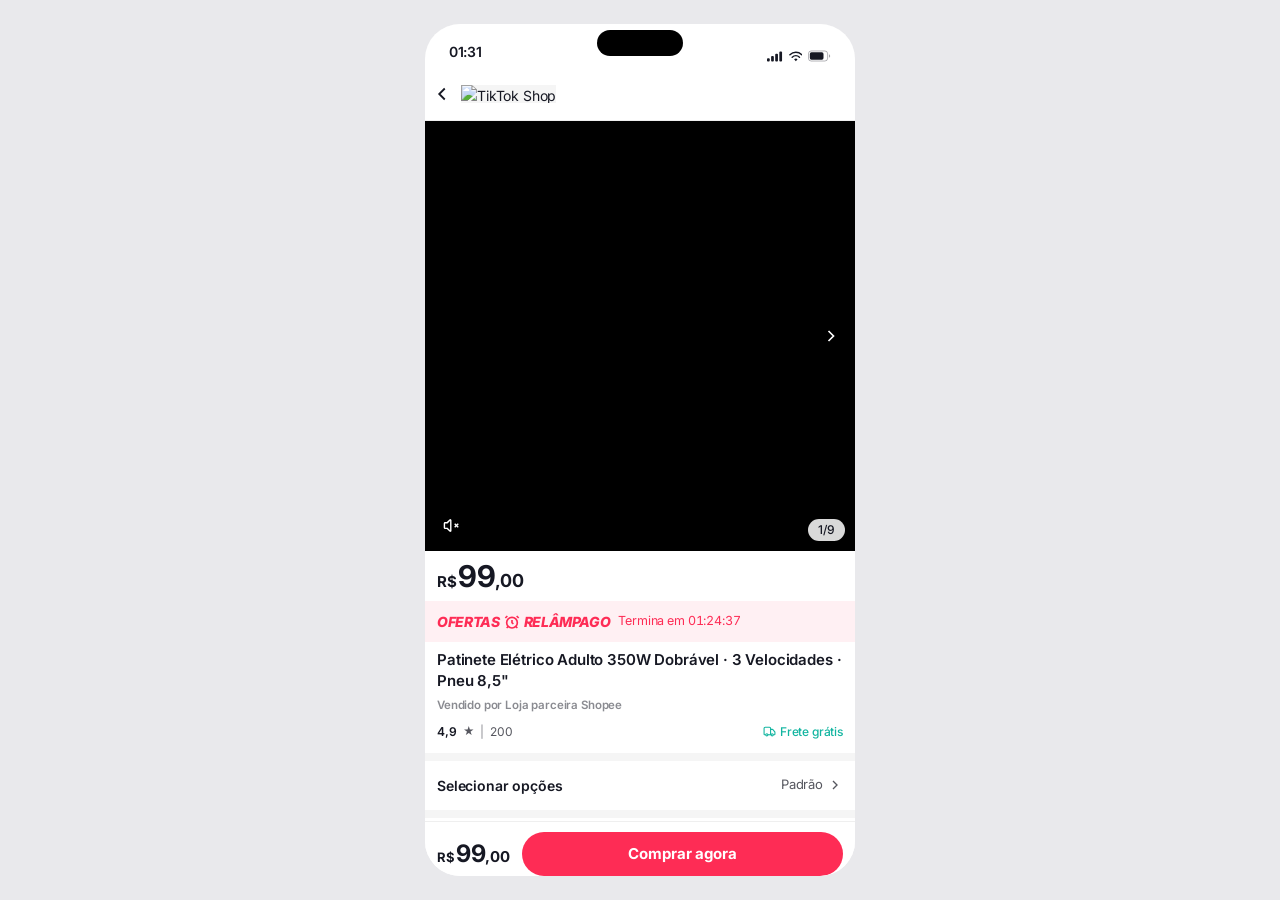
==== index.html @ 83845e24 "Add files via upload" ====
<!DOCTYPE html>
<html lang="pt-BR">
<head>
  <meta charset="UTF-8">
  <meta name="viewport" content="width=device-width, initial-scale=1.0, viewport-fit=cover">
  <meta name="theme-color" content="#ffffff">
  <title>TikTok Shop</title>

  <link rel="preconnect" href="https://fonts.googleapis.com">
  <link rel="preconnect" href="https://fonts.gstatic.com" crossorigin>
  <link href="https://fonts.googleapis.com/css2?family=Inter:opsz,wght@14..32,400..800&display=swap" rel="stylesheet">

  <!-- Tailwind CSS Base -->
  <style>
    @layer properties{@supports (((-webkit-hyphens:none)) and (not (margin-trim:inline))) or ((-moz-orient:inline) and (not (color:rgb(from red r g b)))){*,:before,:after,::backdrop{--tw-translate-x:0;--tw-translate-y:0;--tw-translate-z:0;--tw-rotate-x:initial;--tw-rotate-y:initial;--tw-rotate-z:initial;--tw-skew-x:initial;--tw-skew-y:initial;--tw-scroll-snap-strictness:proximity;--tw-space-y-reverse:0;--tw-divide-y-reverse:0;--tw-border-style:solid;--tw-gradient-position:initial;--tw-gradient-from:#0000;--tw-gradient-via:#0000;--tw-gradient-to:#0000;--tw-gradient-stops:initial;--tw-gradient-via-stops:initial;--tw-gradient-from-position:0%;--tw-gradient-via-position:50%;--tw-gradient-to-position:100%;--tw-leading:initial;--tw-font-weight:initial;--tw-tracking:initial;--tw-ordinal:initial;--tw-slashed-zero:initial;--tw-numeric-figure:initial;--tw-numeric-spacing:initial;--tw-numeric-fraction:initial;--tw-shadow:0 0 #0000;--tw-shadow-color:initial;--tw-shadow-alpha:100%;--tw-inset-shadow:0 0 #0000;--tw-inset-shadow-color:initial;--tw-inset-shadow-alpha:100%;--tw-ring-color:initial;--tw-ring-shadow:0 0 #0000;--tw-inset-ring-color:initial;--tw-inset-ring-shadow:0 0 #0000;--tw-ring-inset:initial;--tw-ring-offset-width:0px;--tw-ring-offset-color:#fff;--tw-ring-offset-shadow:0 0 #0000;--tw-outline-style:solid;--tw-blur:initial;--tw-brightness:initial;--tw-contrast:initial;--tw-grayscale:initial;--tw-hue-rotate:initial;--tw-invert:initial;--tw-opacity:initial;--tw-saturate:initial;--tw-sepia:initial;--tw-drop-shadow:initial;--tw-drop-shadow-color:initial;--tw-drop-shadow-alpha:100%;--tw-drop-shadow-size:initial}}}@layer theme{:root,:host{--font-sans:"Inter", -apple-system, BlinkMacSystemFont, "Segoe UI", Roboto, "Helvetica Neue", Arial, sans-serif;--font-mono:ui-monospace, SFMono-Regular, Menlo, Monaco, Consolas, "Liberation Mono", "Courier New", monospace;--color-black:#000;--color-white:#fff;--spacing:.25rem;--text-xs:.75rem;--text-xs--line-height:calc(1 / .75);--text-sm:.875rem;--text-sm--line-height:calc(1.25 / .875);--font-weight-normal:400;--font-weight-medium:500;--font-weight-semibold:600;--font-weight-bold:700;--font-weight-extrabold:800;--tracking-tight:-.025em;--tracking-wide:.025em;--leading-tight:1.25;--leading-snug:1.375;--leading-relaxed:1.625;--radius-sm:.25rem;--radius-md:.375rem;--radius-lg:.5rem;--radius-xl:.75rem;--radius-2xl:1rem;--default-transition-duration:.15s;--default-transition-timing-function:cubic-bezier(.4, 0, .2, 1);--default-font-family:var(--font-sans);--default-mono-font-family:var(--font-mono);--color-ink:#161823;--color-ink-soft:#56575f;--color-muted:#8a8b91;--color-faint:#b4b5ba;--color-line:#efefef;--color-canvas:#f5f5f5;--color-brand:#fe2c55;--color-brand-soft:#fff0f3;--color-brand-hot:#ff6b00;--color-cyan:#25f4ee;--color-shell:#e9e9ec;--color-teal:#12b5a0;--color-teal-deep:#0b7c6f;--color-gold:#ffbe00;--color-night:#121214;--color-night-soft:#1d1d20;--color-night-line:#2b2b2f;--color-night-muted:#a1a1a8;--color-night-warm:#1a1416;--color-control:#d5d5d8;--color-skeleton:#ececee;--color-brand-track:#ffe0e6;--color-pix:#32bcad;--color-relogio:#ffa726;--color-copiado:#00b159;--color-verde:#16a34a;--color-campo-ok:#eef4ff;--color-campo-ok-borda:#c7d7f5;--color-oferta-de:#9a9a9a;--color-selo:#007bff;--font-sistema:-apple-system, BlinkMacSystemFont, "Segoe UI", Roboto, Helvetica, Arial, sans-serif}}@layer base{*,:after,:before,::backdrop{box-sizing:border-box;border:0 solid;margin:0;padding:0}::file-selector-button{box-sizing:border-box;border:0 solid;margin:0;padding:0}html,:host{-webkit-text-size-adjust:100%;tab-size:4;line-height:1.5;font-family:var(--default-font-family,-apple-system, BlinkMacSystemFont, "Segoe UI", Roboto, "Helvetica Neue", "Noto Sans", Arial, sans-serif, "Apple Color Emoji", "Segoe UI Emoji", "Segoe UI Symbol", "Noto Color Emoji");font-feature-settings:var(--default-font-feature-settings,normal);font-variation-settings:var(--default-font-variation-settings,normal);-webkit-tap-highlight-color:transparent}hr{height:0;color:inherit;border-top-width:1px}abbr:where([title]){-webkit-text-decoration:underline dotted;text-decoration:underline dotted}h1,h2,h3,h4,h5,h6{font-size:inherit;font-weight:inherit}a{color:inherit;-webkit-text-decoration:inherit;text-decoration:inherit}b,strong{font-weight:bolder}code,kbd,samp,pre{font-family:var(--default-mono-font-family,ui-monospace, SFMono-Regular, Menlo, Monaco, Consolas, "Liberation Mono", "Courier New", monospace);font-size:1em}small{font-size:80%}sub,sup{vertical-align:baseline;font-size:75%;line-height:0;position:relative}sub{bottom:-.25em}sup{top:-.5em}table{text-indent:0;border-color:inherit;border-collapse:collapse}:-moz-focusring:where(:not(iframe)){outline:auto}progress{vertical-align:baseline}summary{display:list-item}ol,ul,menu{list-style:none}img,svg,video,canvas,audio,iframe,embed,object{vertical-align:middle;display:block}img,video{max-width:100%;height:auto}button,input,select,optgroup,textarea{font:inherit;font-feature-settings:inherit;font-variation-settings:inherit;letter-spacing:inherit;color:inherit;opacity:1;background-color:#0000;border-radius:0}::file-selector-button{font:inherit;font-feature-settings:inherit;font-variation-settings:inherit;letter-spacing:inherit;color:inherit;opacity:1;background-color:#0000;border-radius:0}:where(select:is([multiple],[size])) optgroup{font-weight:bolder}:where(select:is([multiple],[size])) optgroup option{padding-inline-start:20px}::file-selector-button{margin-inline-end:4px}::placeholder{opacity:1}@supports (not ((-webkit-appearance:-apple-pay-button))) or (contain-intrinsic-size:1px){::placeholder{color:currentcolor}@supports (color:color-mix(in lab, red, red)){::placeholder{color:color-mix(in oklab, currentcolor 50%, transparent)}}}textarea{resize:vertical}::-webkit-search-decoration{-webkit-appearance:none}::-webkit-date-and-time-value{min-height:1lh;text-align:inherit}::-webkit-datetime-edit{display:inline-flex}::-webkit-datetime-edit-fields-wrapper{padding:0}::-webkit-datetime-edit{padding-block:0}::-webkit-datetime-edit-year-field{padding-block:0}::-webkit-datetime-edit-month-field{padding-block:0}::-webkit-datetime-edit-day-field{padding-block:0}::-webkit-datetime-edit-hour-field{padding-block:0}::-webkit-datetime-edit-minute-field{padding-block:0}::-webkit-datetime-edit-second-field{padding-block:0}::-webkit-datetime-edit-millisecond-field{padding-block:0}::-webkit-datetime-edit-meridiem-field{padding-block:0}::-webkit-calendar-picker-indicator{line-height:1}:-moz-ui-invalid{box-shadow:none}button,input:where([type=button],[type=reset],[type=submit]){appearance:button}::file-selector-button{appearance:button}::-webkit-inner-spin-button{height:auto}::-webkit-outer-spin-button{height:auto}[hidden]:where(:not([hidden=until-found])){display:none!important}*{-webkit-tap-highlight-color:transparent}html{touch-action:manipulation}html,body,#root{height:100%}body{background:var(--color-shell);color:var(--color-ink);font-family:var(--font-sans);letter-spacing:-.011em;-webkit-font-smoothing:antialiased;overscroll-behavior-y:none;margin:0;font-size:14px}button{font:inherit;color:inherit;cursor:pointer;background:0 0;border:0;padding:0}input{font:inherit;color:inherit}img{background-color:var(--color-canvas);max-width:100%;display:block}}@layer components;@layer utilities{.pointer-events-none{pointer-events:none}.absolute{position:absolute}.relative{position:relative}.sticky{position:sticky}.inset-0{inset:0}.inset-x-0{inset-inline:0}.-top-4{top:calc(var(--spacing) * -4)}.top-0{top:0}.top-1\.5{top:calc(var(--spacing) * 1.5)}.top-1\/2{top:50%}.top-3{top:calc(var(--spacing) * 3)}.-right-3{right:calc(var(--spacing) * -3)}.right-0{right:0}.right-2{right:calc(var(--spacing) * 2)}.right-2\.5{right:calc(var(--spacing) * 2.5)}.right-3{right:calc(var(--spacing) * 3)}.right-4{right:calc(var(--spacing) * 4)}.bottom-0{bottom:0}.bottom-1\.5{bottom:calc(var(--spacing) * 1.5)}.bottom-2{bottom:calc(var(--spacing) * 2)}.bottom-2\.5{bottom:calc(var(--spacing) * 2.5)}.bottom-5{bottom:calc(var(--spacing) * 5)}.bottom-28{bottom:calc(var(--spacing) * 28)}.left-0{left:0}.left-1\.5{left:calc(var(--spacing) * 1.5)}.left-1\/2{left:50%}.left-2{left:calc(var(--spacing) * 2)}.left-2\.5{left:calc(var(--spacing) * 2.5)}.z-10{z-index:10}.z-20{z-index:20}.z-30{z-index:30}.z-40{z-index:40}.z-50{z-index:50}.z-\[60\]{z-index:60}.-mx-3{margin-inline:calc(var(--spacing) * -3)}.mx-auto{margin-inline:auto}.my-3\.5{margin-block:calc(var(--spacing) * 3.5)}.-mt-1\.5{margin-top:calc(var(--spacing) * -1.5)}.-mt-2{margin-top:calc(var(--spacing) * -2)}.mt-0\.5{margin-top:calc(var(--spacing) * .5)}.mt-1{margin-top:var(--spacing)}.mt-1\.5{margin-top:calc(var(--spacing) * 1.5)}.mt-2{margin-top:calc(var(--spacing) * 2)}.mt-2\.5{margin-top:calc(var(--spacing) * 2.5)}.mt-3{margin-top:calc(var(--spacing) * 3)}.mt-4{margin-top:calc(var(--spacing) * 4)}.mt-5{margin-top:calc(var(--spacing) * 5)}.mt-6{margin-top:calc(var(--spacing) * 6)}.mt-\[3px\]{margin-top:3px}.mt-\[5px\]{margin-top:5px}.mt-\[11px\]{margin-top:11px}.mt-px{margin-top:1px}.mr-6{margin-right:calc(var(--spacing) * 6)}.mr-px{margin-right:1px}.mb-0\.5{margin-bottom:calc(var(--spacing) * .5)}.mb-2{margin-bottom:calc(var(--spacing) * 2)}.mb-3{margin-bottom:calc(var(--spacing) * 3)}.mb-3\.5{margin-bottom:calc(var(--spacing) * 3.5)}.mb-4{margin-bottom:calc(var(--spacing) * 4)}.mb-\[3px\]{margin-bottom:3px}.mb-\[5px\]{margin-bottom:5px}.mb-\[11px\]{margin-bottom:11px}.mb-\[18px\]{margin-bottom:18px}.mb-\[22px\]{margin-bottom:22px}.-ml-1{margin-left:calc(var(--spacing) * -1)}.ml-1{margin-left:var(--spacing)}.ml-auto{margin-left:auto}.no-scrollbar{scrollbar-width:none}.no-scrollbar::-webkit-scrollbar{display:none}.line-clamp-1{-webkit-line-clamp:1;-webkit-box-orient:vertical;display:-webkit-box;overflow:hidden}.line-clamp-2{-webkit-line-clamp:2;-webkit-box-orient:vertical;display:-webkit-box;overflow:hidden}.line-clamp-3{-webkit-line-clamp:3;-webkit-box-orient:vertical;display:-webkit-box;overflow:hidden}.block{display:block}.flex{display:flex}.grid{display:grid}.hidden{display:none}.inline{display:inline}.inline-block{display:inline-block}.inline-flex{display:inline-flex}.aspect-square{aspect-ratio:1}.size-2\.5{width:calc(var(--spacing) * 2.5);height:calc(var(--spacing) * 2.5)}.size-3{width:calc(var(--spacing) * 3);height:calc(var(--spacing) * 3)}.size-3\.5{width:calc(var(--spacing) * 3.5);height:calc(var(--spacing) * 3.5)}.size-5{width:calc(var(--spacing) * 5);height:calc(var(--spacing) * 5)}.size-6{width:calc(var(--spacing) * 6);height:calc(var(--spacing) * 6)}.size-7{width:calc(var(--spacing) * 7);height:calc(var(--spacing) * 7)}.size-8{width:calc(var(--spacing) * 8);height:calc(var(--spacing) * 8)}.size-9{width:calc(var(--spacing) * 9);height:calc(var(--spacing) * 9)}.size-12{width:calc(var(--spacing) * 12);height:calc(var(--spacing) * 12)}.size-16{width:calc(var(--spacing) * 16);height:calc(var(--spacing) * 16)}.size-\[64px\]{width:64px;height:64px}.size-\[72px\]{width:72px;height:72px}.size-\[86px\]{width:86px;height:86px}.size-\[92px\]{width:92px;height:92px}.size-full{width:100%;height:100%}.h-tela{height:100dvh}@supports not (height:100dvh){.h-tela{height:100vh}}.h-1{height:var(--spacing)}.h-2{height:calc(var(--spacing) * 2)}.h-3{height:calc(var(--spacing) * 3)}.h-4{height:calc(var(--spacing) * 4)}.h-6{height:calc(var(--spacing) * 6)}.h-8{height:calc(var(--spacing) * 8)}.h-10{height:calc(var(--spacing) * 10)}.h-11{height:calc(var(--spacing) * 11)}.h-\[18px\]{height:18px}.h-\[26px\]{height:26px}.h-\[30px\]{height:30px}.h-\[44px\]{height:44px}.h-\[52px\]{height:52px}.h-\[124px\]{height:124px}.h-auto{height:auto}.h-full{height:100%}.h-px{height:1px}.max-h-full{max-height:100%}.min-h-0{min-height:0}.min-h-3\.5{min-height:calc(var(--spacing) * 3.5)}.min-h-full{min-height:100%}.w-1{width:var(--spacing)}.w-1\/3{width:33.3333%}.w-2\/5{width:40%}.w-3\.5{width:calc(var(--spacing) * 3.5)}.w-3\/5{width:60%}.w-4\/5{width:80%}.w-7{width:calc(var(--spacing) * 7)}.w-9{width:calc(var(--spacing) * 9)}.w-14{width:calc(var(--spacing) * 14)}.w-16{width:calc(var(--spacing) * 16)}.w-28{width:calc(var(--spacing) * 28)}.w-\[18px\]{width:18px}.w-\[30px\]{width:30px}.w-\[44\%\]{width:44%}.w-\[64\%\]{width:64%}.w-\[76px\]{width:76px}.w-\[84px\]{width:84px}.w-\[86px\]{width:86px}.w-\[104px\]{width:104px}.w-\[106px\]{width:106px}.w-\[112px\]{width:112px}.w-\[148px\]{width:148px}.w-auto{width:auto}.w-full{width:100%}.max-w-\[80\%\]{max-width:80%}.max-w-\[430px\]{max-width:430px}.min-w-0{min-width:0}.min-w-9{min-width:calc(var(--spacing) * 9)}.min-w-11{min-width:calc(var(--spacing) * 11)}.min-w-\[120px\]{min-width:120px}.flex-1{flex:1}.shrink-0{flex-shrink:0}.table-fixed{table-layout:fixed}.border-collapse{border-collapse:collapse}.-translate-x-1\/2{--tw-translate-x:calc(calc(1 / 2 * 100%) * -1);translate:var(--tw-translate-x) var(--tw-translate-y)}.-translate-x-full{--tw-translate-x:-100%;translate:var(--tw-translate-x) var(--tw-translate-y)}.-translate-y-1\/2{--tw-translate-y:calc(calc(1 / 2 * 100%) * -1);translate:var(--tw-translate-x) var(--tw-translate-y)}.rotate-180{rotate:180deg}.press{transition:transform .12s ease-out,opacity .12s ease-out}.press:active{opacity:.9;transform:scale(.97)}.press-soft{transition:transform .12s ease-out,opacity .12s ease-out}.press-soft:active{opacity:.94;transform:scale(.99)}.transform{transform:var(--tw-rotate-x,) var(--tw-rotate-y,) var(--tw-rotate-z,) var(--tw-skew-x,) var(--tw-skew-y,)}.animate-fade-in{animation:.2s ease-out fade-in}.animate-giro{animation:.9s linear infinite giro}.animate-sheet-in{animation:.26s cubic-bezier(.32,.72,0,1) sheet-in}.animate-shimmer{animation:1.4s infinite shimmer}.animate-toast-in{animation:.2s cubic-bezier(.32,.72,0,1) toast-in}.cursor-grab{cursor:grab}.touch-none{touch-action:none}.resize{resize:both}.snap-x{scroll-snap-type:x var(--tw-scroll-snap-strictness)}.snap-mandatory{--tw-scroll-snap-strictness:mandatory}.snap-center{scroll-snap-align:center}.grid-cols-2{grid-template-columns:repeat(2,minmax(0,1fr))}.flex-col{flex-direction:column}.flex-wrap{flex-wrap:wrap}.place-items-center{place-items:center}.items-baseline{align-items:baseline}.items-center{align-items:center}.items-end{align-items:flex-end}.items-start{align-items:flex-start}.items-stretch{align-items:stretch}.justify-between{justify-content:space-between}.justify-center{justify-content:center}.justify-end{justify-content:flex-end}.gap-0\.5{gap:calc(var(--spacing) * .5)}.gap-1{gap:var(--spacing)}.gap-1\.5{gap:calc(var(--spacing) * 1.5)}.gap-2{gap:calc(var(--spacing) * 2)}.gap-2\.5{gap:calc(var(--spacing) * 2.5)}.gap-3{gap:calc(var(--spacing) * 3)}.gap-3\.5{gap:calc(var(--spacing) * 3.5)}.gap-\[7px\]{gap:7px}.gap-\[13px\]{gap:13px}.gap-px{gap:1px}:where(.space-y-0\.5>:not(:last-child)){--tw-space-y-reverse:0;margin-block-start:calc(calc(var(--spacing) * .5) * var(--tw-space-y-reverse));margin-block-end:calc(calc(var(--spacing) * .5) * calc(1 - var(--tw-space-y-reverse)))}:where(.space-y-1\.5>:not(:last-child)){--tw-space-y-reverse:0;margin-block-start:calc(calc(var(--spacing) * 1.5) * var(--tw-space-y-reverse));margin-block-end:calc(calc(var(--spacing) * 1.5) * calc(1 - var(--tw-space-y-reverse)))}:where(.space-y-2>:not(:last-child)){--tw-space-y-reverse:0;margin-block-start:calc(calc(var(--spacing) * 2) * var(--tw-space-y-reverse));margin-block-end:calc(calc(var(--spacing) * 2) * calc(1 - var(--tw-space-y-reverse)))}:where(.space-y-2\.5>:not(:last-child)){--tw-space-y-reverse:0;margin-block-start:calc(calc(var(--spacing) * 2.5) * var(--tw-space-y-reverse));margin-block-end:calc(calc(var(--spacing) * 2.5) * calc(1 - var(--tw-space-y-reverse)))}:where(.space-y-3>:not(:last-child)){--tw-space-y-reverse:0;margin-block-start:calc(calc(var(--spacing) * 3) * var(--tw-space-y-reverse));margin-block-end:calc(calc(var(--spacing) * 3) * calc(1 - var(--tw-space-y-reverse)))}.gap-x-2{column-gap:calc(var(--spacing) * 2)}.gap-x-2\.5{column-gap:calc(var(--spacing) * 2.5)}.gap-y-4{row-gap:calc(var(--spacing) * 4)}:where(.divide-y>:not(:last-child)){--tw-divide-y-reverse:0;border-bottom-style:var(--tw-border-style);border-top-style:var(--tw-border-style);border-top-width:calc(1px * var(--tw-divide-y-reverse));border-bottom-width:calc(1px * calc(1 - var(--tw-divide-y-reverse)))}:where(.divide-line>:not(:last-child)){border-color:var(--color-line)}.truncate{text-overflow:ellipsis;white-space:nowrap;overflow:hidden}.overflow-hidden{overflow:hidden}.overflow-x-auto{overflow-x:auto}.overflow-x-hidden{overflow-x:hidden}.overflow-y-auto{overflow-y:auto}.overscroll-contain{overscroll-behavior:contain}.rounded{border-radius:.25rem}.rounded-\[3px\]{border-radius:3px}.rounded-\[5px\]{border-radius:5px}.rounded-\[10px\]{border-radius:10px}.rounded-\[14px\]{border-radius:14px}.rounded-full{border-radius:2147483647px}.rounded-lg{border-radius:var(--radius-lg)}.rounded-md{border-radius:var(--radius-md)}.rounded-sm{border-radius:var(--radius-sm)}.rounded-xl{border-radius:var(--radius-xl)}.rounded-t-2xl{border-top-left-radius:var(--radius-2xl);border-top-right-radius:var(--radius-2xl)}.rounded-br-lg{border-bottom-right-radius:var(--radius-lg)}.border{border-style:var(--tw-border-style);border-width:1px}.border-2{border-style:var(--tw-border-style);border-width:2px}.border-y{border-block-style:var(--tw-border-style);border-block-width:1px}.border-t{border-top-style:var(--tw-border-style);border-top-width:1px}.border-b{border-bottom-style:var(--tw-border-style);border-bottom-width:1px}.border-dashed{--tw-border-style:dashed;border-style:dashed}.border-brand{border-color:var(--color-brand)}.border-campo-ok-borda{border-color:var(--color-campo-ok-borda)}.border-control{border-color:var(--color-control)}.border-ink{border-color:var(--color-ink)}.border-line{border-color:var(--color-line)}.border-night-line{border-color:var(--color-night-line)}.bg-black{background-color:var(--color-black)}.bg-black\/5{background-color:#0000000d}@supports (color:color-mix(in lab, red, red)){.bg-black\/5{background-color:color-mix(in oklab, var(--color-black) 5%, transparent)}}.bg-black\/20{background-color:#0003}@supports (color:color-mix(in lab, red, red)){.bg-black\/20{background-color:color-mix(in oklab, var(--color-black) 20%, transparent)}}.bg-black\/40{background-color:#0006}@supports (color:color-mix(in lab, red, red)){.bg-black\/40{background-color:color-mix(in oklab, var(--color-black) 40%, transparent)}}.bg-black\/45{background-color:#00000073}@supports (color:color-mix(in lab, red, red)){.bg-black\/45{background-color:color-mix(in oklab, var(--color-black) 45%, transparent)}}.bg-black\/50{background-color:#00000080}@supports (color:color-mix(in lab, red, red)){.bg-black\/50{background-color:color-mix(in oklab, var(--color-black) 50%, transparent)}}.bg-black\/55{background-color:#0000008c}@supports (color:color-mix(in lab, red, red)){.bg-black\/55{background-color:color-mix(in oklab, var(--color-black) 55%, transparent)}}.bg-black\/80{background-color:#000c}@supports (color:color-mix(in lab, red, red)){.bg-black\/80{background-color:color-mix(in oklab, var(--color-black) 80%, transparent)}}.bg-brand{background-color:var(--color-brand)}.bg-brand-soft{background-color:var(--color-brand-soft)}.bg-brand-track{background-color:var(--color-brand-track)}.bg-campo-ok{background-color:var(--color-campo-ok)}.bg-canvas{background-color:var(--color-canvas)}.bg-copiado{background-color:var(--color-copiado)}.bg-cyan{background-color:var(--color-cyan)}.bg-ink{background-color:var(--color-ink)}.bg-ink\/90{background-color:#161823e6}@supports (color:color-mix(in lab, red, red)){.bg-ink\/90{background-color:color-mix(in oklab, var(--color-ink) 90%, transparent)}}.bg-line{background-color:var(--color-line)}.bg-night{background-color:var(--color-night)}.bg-night-soft{background-color:var(--color-night-soft)}.bg-night-warm{background-color:var(--color-night-warm)}.bg-relogio{background-color:var(--color-relogio)}.bg-shell{background-color:var(--color-shell)}.bg-skeleton{background-color:var(--color-skeleton)}.bg-teal{background-color:var(--color-teal)}.bg-teal-deep\/90{background-color:#0b7c6fe6}@supports (color:color-mix(in lab, red, red)){.bg-teal-deep\/90{background-color:color-mix(in oklab, var(--color-teal-deep) 90%, transparent)}}.bg-transparent{background-color:#0000}.bg-white{background-color:var(--color-white)}.bg-white\/15{background-color:#ffffff26}@supports (color:color-mix(in lab, red, red)){.bg-white\/15{background-color:color-mix(in oklab, var(--color-white) 15%, transparent)}}.bg-white\/50{background-color:#ffffff80}@supports (color:color-mix(in lab, red, red)){.bg-white\/50{background-color:color-mix(in oklab, var(--color-white) 50%, transparent)}}.bg-white\/85{background-color:#ffffffd9}@supports (color:color-mix(in lab, red, red)){.bg-white\/85{background-color:color-mix(in oklab, var(--color-white) 85%, transparent)}}.bg-white\/90{background-color:#ffffffe6}@supports (color:color-mix(in lab, red, red)){.bg-white\/90{background-color:color-mix(in oklab, var(--color-white) 90%, transparent)}}.bg-gradient-to-r{--tw-gradient-position:to right in oklab;background-image:linear-gradient(var(--tw-gradient-stops))}.bg-gradient-to-t{--tw-gradient-position:to top in oklab;background-image:linear-gradient(var(--tw-gradient-stops))}.from-black\/70{--tw-gradient-from:#000000b3}@supports (color:color-mix(in lab, red, red)){.from-black\/70{--tw-gradient-from:color-mix(in oklab, var(--color-black) 70%, transparent)}}.from-black\/70{--tw-gradient-stops:var(--tw-gradient-via-stops,var(--tw-gradient-position), var(--tw-gradient-from) var(--tw-gradient-from-position), var(--tw-gradient-to) var(--tw-gradient-to-position))}.from-brand-hot{--tw-gradient-from:var(--color-brand-hot);--tw-gradient-stops:var(--tw-gradient-via-stops,var(--tw-gradient-position), var(--tw-gradient-from) var(--tw-gradient-from-position), var(--tw-gradient-to) var(--tw-gradient-to-position))}.from-night-warm{--tw-gradient-from:var(--color-night-warm);--tw-gradient-stops:var(--tw-gradient-via-stops,var(--tw-gradient-position), var(--tw-gradient-from) var(--tw-gradient-from-position), var(--tw-gradient-to) var(--tw-gradient-to-position))}.from-transparent{--tw-gradient-from:transparent;--tw-gradient-stops:var(--tw-gradient-via-stops,var(--tw-gradient-position), var(--tw-gradient-from) var(--tw-gradient-from-position), var(--tw-gradient-to) var(--tw-gradient-to-position))}.via-night-warm\/95{--tw-gradient-via:#1a1416f2}@supports (color:color-mix(in lab, red, red)){.via-night-warm\/95{background-color:color-mix(in oklab, var(--color-night-warm) 95%, transparent)}}.via-night-warm\/95{--tw-gradient-via-stops:var(--tw-gradient-position), var(--tw-gradient-from) var(--tw-gradient-from-position), var(--tw-gradient-via) var(--tw-gradient-via-position), var(--tw-gradient-to) var(--tw-gradient-to-position);--tw-gradient-stops:var(--tw-gradient-via-stops)}.via-white\/10{--tw-gradient-via:#ffffff1a}@supports (color:color-mix(in lab, red, red)){.via-white\/10{background-color:color-mix(in oklab, var(--color-white) 10%, transparent)}}.via-white\/10{--tw-gradient-via-stops:var(--tw-gradient-position), var(--tw-gradient-from) var(--tw-gradient-from-position), var(--tw-gradient-via) var(--tw-gradient-via-position), var(--tw-gradient-to) var(--tw-gradient-to-position);--tw-gradient-stops:var(--tw-gradient-via-stops)}.via-white\/70{--tw-gradient-via:#ffffffb3}@supports (color:color-mix(in lab, red, red)){.bg-white\/70{background-color:color-mix(in oklab, var(--color-white) 70%, transparent)}}.via-white\/70{--tw-gradient-via-stops:var(--tw-gradient-position), var(--tw-gradient-from) var(--tw-gradient-from-position), var(--tw-gradient-via) var(--tw-gradient-via-position), var(--tw-gradient-to) var(--tw-gradient-to-position);--tw-gradient-stops:var(--tw-gradient-via-stops)}.to-brand{--tw-gradient-to:var(--color-brand);--tw-gradient-stops:var(--tw-gradient-via-stops,var(--tw-gradient-position), var(--tw-gradient-from) var(--tw-gradient-from-position), var(--tw-gradient-to) var(--tw-gradient-to-position))}.to-transparent{--tw-gradient-to:transparent;--tw-gradient-stops:var(--tw-gradient-via-stops,var(--tw-gradient-position), var(--tw-gradient-from) var(--tw-gradient-from-position), var(--tw-gradient-to) var(--tw-gradient-to-position))}.fill-brand{fill:var(--color-brand)}.fill-pix{fill:var(--color-pix)}.fill-selo{fill:var(--color-selo)}.object-contain{object-fit:contain}.object-cover{object-fit:cover}.p-2\.5{padding:calc(var(--spacing) * 2.5)}.p-3\.5{padding:calc(var(--spacing) * 3.5)}.p-4{padding:calc(var(--spacing) * 4)}.p-\[15px\]{padding:15px}.px-1{padding-inline:var(--spacing)}.px-1\.5{padding-inline:calc(var(--spacing) * 1.5)}.px-2{padding-inline:calc(var(--spacing) * 2)}.px-2\.5{padding-inline:calc(var(--spacing) * 2.5)}.px-3{padding-inline:calc(var(--spacing) * 3)}.px-3\.5{padding-inline:calc(var(--spacing) * 3.5)}.px-4{padding-inline:calc(var(--spacing) * 4)}.px-6{padding-inline:calc(var(--spacing) * 6)}.px-8{padding-inline:calc(var(--spacing) * 8)}.px-\[26px\]{padding-inline:26px}.py-0\.5{padding-block:calc(var(--spacing) * .5)}.py-1{padding-block:var(--spacing)}.py-1\.5{padding-block:calc(var(--spacing) * 1.5)}.py-2{padding-block:calc(var(--spacing) * 2)}.py-2\.5{padding-block:calc(var(--spacing) * 2.5)}.py-3{padding-block:calc(var(--spacing) * 3)}.py-3\.5{padding-block:calc(var(--spacing) * 3.5)}.py-4{padding-block:calc(var(--spacing) * 4)}.py-8{padding-block:calc(var(--spacing) * 8)}.py-\[3px\]{padding-block:3px}.py-\[13px\]{padding-block:13px}.py-\[18px\]{padding-block:18px}.py-\[22px\]{padding-block:22px}.py-px{padding-block:1px}.pt-1{padding-top:var(--spacing)}.pt-1\.5{padding-top:calc(var(--spacing) * 1.5)}.pt-2{padding-top:calc(var(--spacing) * 2)}.pt-2\.5{padding-top:calc(var(--spacing) * 2.5)}.pt-3{padding-top:calc(var(--spacing) * 3)}.pt-3\.5{padding-top:calc(var(--spacing) * 3.5)}.pt-4{padding-top:calc(var(--spacing) * 4)}.pt-5{padding-top:calc(var(--spacing) * 5)}.pt-12{padding-top:calc(var(--spacing) * 12)}.pr-9{padding-right:calc(var(--spacing) * 9)}.pb-1{padding-bottom:var(--spacing)}.pb-1\.5{padding-bottom:calc(var(--spacing) * 1.5)}.pb-2\.5{padding-bottom:calc(var(--spacing) * 2.5)}.pb-3{padding-bottom:calc(var(--spacing) * 3)}.pb-4{padding-bottom:calc(var(--spacing) * 4)}.pb-6{padding-bottom:calc(var(--spacing) * 6)}.pb-\[18px\]{padding-bottom:18px}.pb-\[26px\]{padding-bottom:26px}.pb-safe{padding-bottom:env(safe-area-inset-bottom,0px)}.text-center{text-align:center}.text-left{text-align:left}.text-right{text-align:right}.align-middle{vertical-align:middle}.font-sistema{font-family:var(--font-sistema)}.text-sm{font-size:var(--text-sm);line-height:var(--tw-leading,var(--text-sm--line-height))}.text-xs{font-size:var(--text-xs);line-height:var(--tw-leading,var(--text-xs--line-height))}.text-\[9\.5px\]{font-size:9.5px}.text-\[9px\]{font-size:9px}.text-\[10\.5px\]{font-size:10.5px}.text-\[10px\]{font-size:10px}.text-\[11\.5px\]{font-size:11.5px}.text-\[11px\]{font-size:11px}.text-\[12\.5px\]{font-size:12.5px}.text-\[12px\]{font-size:12px}.text-\[13\.5px\]{font-size:13.5px}.text-\[13px\]{font-size:13px}.text-\[14\.5px\]{font-size:14.5px}.text-\[14px\]{font-size:14px}.text-\[15px\]{font-size:15px}.text-\[16px\]{font-size:16px}.text-\[17px\]{font-size:17px}.text-\[18px\]{font-size:18px}.text-\[19px\]{font-size:19px}.text-\[20px\]{font-size:20px}.text-\[21px\]{font-size:21px}.text-\[24px\]{font-size:24px}.text-\[30px\]{font-size:30px}.text-\[52px\]{font-size:52px}.leading-\[1\.35\]{--tw-leading:1.35;line-height:1.35}.leading-none{--tw-leading:1;line-height:1}.leading-relaxed{--tw-leading:var(--leading-relaxed);line-height:var(--leading-relaxed)}.leading-snug{--tw-leading:var(--leading-snug);line-height:var(--leading-snug)}.leading-tight{--tw-leading:var(--leading-tight);line-height:var(--leading-tight)}.font-bold{--tw-font-weight:var(--font-weight-bold);font-weight:var(--font-weight-bold)}.font-extrabold{--tw-font-weight:var(--font-weight-extrabold);font-weight:var(--font-weight-extrabold)}.font-medium{--tw-font-weight:var(--font-weight-medium);font-weight:var(--font-weight-medium)}.font-normal{--tw-font-weight:var(--font-weight-normal);font-weight:var(--font-weight-normal)}.font-semibold{--tw-font-weight:var(--font-weight-semibold);font-weight:var(--font-weight-semibold)}.tracking-tight{--tw-tracking:var(--tracking-tight);letter-spacing:var(--tracking-tight)}.tracking-wide{--tw-tracking:var(--tracking-wide);letter-spacing:var(--tracking-wide)}.text-wrap{text-wrap:wrap}.whitespace-nowrap{white-space:nowrap}.whitespace-pre-line{white-space:pre-line}.text-brand{color:var(--color-brand)}.text-faint{color:var(--color-faint)}.text-gold{color:var(--color-gold)}.text-ink{color:var(--color-ink)}.text-ink-soft{color:var(--color-ink-soft)}.text-line{color:var(--color-line)}.text-muted{color:var(--color-muted)}.text-night{color:var(--color-night)}.text-night-muted{color:var(--color-night-muted)}.text-oferta-de{color:var(--color-oferta-de)}.text-teal{color:var(--color-teal)}.text-verde{color:var(--color-verde)}.text-white{color:var(--color-white)}.text-white\/50{color:#ffffff80}@supports (color:color-mix(in lab, red, red)){.text-white\/50{color:color-mix(in oklab, var(--color-white) 50%, transparent)}}.text-white\/80{color:#fffc}@supports (color:color-mix(in lab, red, red)){.text-white\/80{color:color-mix(in oklab, var(--color-white) 80%, transparent)}}.text-white\/85{color:#ffffffd9}@supports (color:color-mix(in lab, red, red)){.text-white\/85{color:color-mix(in oklab, var(--color-white) 85%, transparent)}}.italic{font-style:italic}.tabular-nums{--tw-numeric-spacing:tabular-nums;font-variant-numeric:var(--tw-ordinal,) var(--tw-slashed-zero,) var(--tw-numeric-figure,) var(--tw-numeric-spacing,) var(--tw-numeric-fraction,)}.line-through{text-decoration-line:line-through}.accent-brand{accent-color:var(--color-brand)}.opacity-\[0\.14\]{opacity:.14}.shadow-\[0_-2px_12px_rgba\(0\,0\,0\,0\.08\)\]{--tw-shadow:0 -2px 12px var(--tw-shadow-color,#00000014);box-shadow:var(--tw-inset-shadow), var(--tw-inset-ring-shadow), var(--tw-ring-offset-shadow), var(--tw-ring-shadow), var(--tw-shadow)}.shadow-\[0_1px_5px_rgba\(0\,0\,0\,0\.06\)\]{--tw-shadow:0 1px 5px var(--tw-shadow-color,#0000000f);box-shadow:var(--tw-inset-shadow), var(--tw-inset-ring-shadow), var(--tw-ring-offset-shadow), var(--tw-ring-shadow), var(--tw-shadow)}.shadow-\[0_4px_14px_rgba\(254\,44\,85\,0\.35\)\]{--tw-shadow:0 4px 14px var(--tw-shadow-color,#fe2c5559);box-shadow:var(--tw-inset-shadow), var(--tw-inset-ring-shadow), var(--tw-ring-offset-shadow), var(--tw-ring-shadow), var(--tw-shadow)}.shadow-\[0_4px_16px_rgba\(0\,0\,0\,0\.05\)\]{--tw-shadow:0 4px 16px var(--tw-shadow-color,#0000000d);box-shadow:var(--tw-inset-shadow), var(--tw-inset-ring-shadow), var(--tw-ring-offset-shadow), var(--tw-ring-shadow), var(--tw-shadow)}.shadow-lg{--tw-shadow:0 10px 15px -3px var(--tw-shadow-color,#0000001a), 0 4px 6px -4px var(--tw-shadow-color,#0000001a);box-shadow:var(--tw-inset-shadow), var(--tw-inset-ring-shadow), var(--tw-ring-offset-shadow), var(--tw-ring-shadow), var(--tw-shadow)}.shadow-sm{--tw-shadow:0 1px 3px 0 var(--tw-shadow-color,#0000001a), 0 1px 2px -1px var(--tw-shadow-color,#0000001a);box-shadow:var(--tw-inset-shadow), var(--tw-inset-ring-shadow), var(--tw-ring-offset-shadow), var(--tw-ring-shadow), var(--tw-shadow)}.ring-1{--tw-ring-shadow:var(--tw-ring-inset,) 0 0 0 calc(1px + var(--tw-ring-offset-width)) var(--tw-ring-color,currentcolor);box-shadow:var(--tw-inset-shadow), var(--tw-inset-ring-shadow), var(--tw-ring-offset-shadow), var(--tw-ring-shadow), var(--tw-shadow)}.ring-black\/10{--tw-ring-color:#0000001a}@supports (color:color-mix(in lab, red, red)){.ring-black\/10{--tw-ring-color:color-mix(in oklab, var(--color-black) 10%, transparent)}}.outline{outline-style:var(--tw-outline-style);outline-width:1px}.filter{filter:var(--tw-blur,) var(--tw-brightness,) var(--tw-contrast,) var(--tw-grayscale,) var(--tw-hue-rotate,) var(--tw-invert,) var(--tw-saturate,) var(--tw-sepia,) var(--tw-drop-shadow,)}.transition{transition-property:color,background-color,border-color,outline-color,text-decoration-color,fill,stroke,--tw-gradient-from,--tw-gradient-via,--tw-gradient-to,opacity,box-shadow,transform,translate,scale,rotate,filter,-webkit-backdrop-filter,backdrop-filter,display,content-visibility,overlay,pointer-events;transition-timing-function:var(--tw-ease,var(--default-transition-timing-function));transition-duration:var(--tw-duration,var(--default-transition-duration))}.transition-all{transition-property:all;transition-timing-function:var(--tw-ease,var(--default-transition-timing-function));transition-duration:var(--tw-duration,var(--default-transition-duration))}.transition-colors{transition-property:color,background-color,border-color,outline-color,text-decoration-color,fill,stroke,--tw-gradient-from,--tw-gradient-via,--tw-gradient-to;transition-timing-function:var(--tw-ease,var(--default-transition-timing-function));transition-duration:var(--tw-duration,var(--default-transition-duration))}.transition-transform{transition-property:transform,translate,scale,rotate;transition-timing-function:var(--tw-ease,var(--default-transition-timing-function));transition-duration:var(--tw-duration,var(--default-transition-duration))}.outline-none{--tw-outline-style:none;outline-style:none}.select-none{-webkit-user-select:none;user-select:none}.bg-aguardando{background:linear-gradient(120deg,#ffe9ec 0%,#f3f5f0 55%,#e7f5ef 100%)}.placeholder\:text-faint::placeholder{color:var(--color-faint)}.last\:mb-0:last-child{margin-bottom:0}.last\:border-0:last-child{border-style:var(--tw-border-style);border-width:0}@media (hover:hover){.hover\:bg-black\/60:hover{background-color:#0009}@supports (color:color-mix(in lab, red, red)){.hover\:bg-black\/60:hover{background-color:color-mix(in oklab, var(--color-black) 60%, transparent)}}}.focus\:border-brand:focus{border-color:var(--color-brand)}.active\:cursor-grabbing:active{cursor:grabbing}.disabled\:bg-canvas:disabled{background-color:var(--color-canvas)}.disabled\:text-control:disabled{color:var(--color-control)}.disabled\:text-muted:disabled{color:var(--color-muted)}.disabled\:opacity-60:disabled{opacity:.6}@media (width>=40rem){.sm\:flex{display:flex}.sm\:h-\[900px\]{height:900px}.sm\:max-h-\[calc\(100dvh-3rem\)\]{max-height:calc(100dvh - 3rem)}.sm\:rounded-\[2\.2rem\]{border-radius:2.2rem}.sm\:py-6{padding-block:calc(var(--spacing) * 6)}.sm\:shadow-\[0_20px_60px_rgba\(0\,0\,0\,0\.25\)\]{--tw-shadow:0 20px 60px var(--tw-shadow-color,#00000040);box-shadow:var(--tw-inset-shadow), var(--tw-inset-ring-shadow), var(--tw-ring-offset-shadow), var(--tw-ring-shadow), var(--tw-shadow)}.sm\:ring-1{--tw-ring-shadow:var(--tw-ring-inset,) 0 0 0 calc(1px + var(--tw-ring-offset-width)) var(--tw-ring-color,currentcolor);box-shadow:var(--tw-inset-shadow), var(--tw-inset-ring-shadow), var(--tw-ring-offset-shadow), var(--tw-ring-shadow), var(--tw-shadow)}.sm\:ring-black\/10{--tw-ring-color:#0000001a}@supports (color:color-mix(in lab, red, red)){.sm\:ring-black\/10{--tw-ring-color:color-mix(in oklab, var(--color-black) 10%, transparent)}}}@media (pointer:fine){.pointer-fine\:flex{display:flex}}}@keyframes shimmer{to{transform:translate(100%)}}@keyframes sheet-in{0%{transform:translateY(100%)}to{transform:translateY(0)}}@keyframes fade-in{0%{opacity:0}to{opacity:1}}@keyframes toast-in{0%{opacity:0;transform:translate(-50%,8px)scale(.96)}to{opacity:1;transform:translate(-50%)scale(1)}}@keyframes pulse-live{0%,to{opacity:1}50%{opacity:.35}}@keyframes giro{to{transform:rotate(360deg)}}@keyframes toast-in{0%{opacity:0;transform:translate(-50%,8px)scale(.96)}to{opacity:1;transform:translate(-50%)scale(1)}}@media (prefers-reduced-motion:reduce){*,:before,:after{scroll-behavior:auto!important;transition-duration:.01ms!important;animation-duration:.01ms!important;animation-iteration-count:1!important}}@property --tw-translate-x{syntax:"*";inherits:false;initial-value:0}@property --tw-translate-y{syntax:"*";inherits:false;initial-value:0}@property --tw-translate-z{syntax:"*";inherits:false;initial-value:0}@property --tw-rotate-x{syntax:"*";inherits:false}@property --tw-rotate-y{syntax:"*";inherits:false}@property --tw-rotate-z{syntax:"*";inherits:false}@property --tw-skew-x{syntax:"*";inherits:false}@property --tw-skew-y{syntax:"*";inherits:false}@property --tw-scroll-snap-strictness{syntax:"*";inherits:false;initial-value:proximity}@property --tw-space-y-reverse{syntax:"*";inherits:false;initial-value:0}@property --tw-divide-y-reverse{syntax:"*";inherits:false;initial-value:0}@property --tw-border-style{syntax:"*";inherits:false;initial-value:solid}@property --tw-gradient-position{syntax:"*";inherits:false}@property --tw-gradient-from{syntax:"<color>";inherits:false;initial-value:#0000}@property --tw-gradient-via{syntax:"<color>";inherits:false;initial-value:#0000}@property --tw-gradient-to{syntax:"<color>";inherits:false;initial-value:#0000}@property --tw-gradient-stops{syntax:"*";inherits:false}@property --tw-gradient-via-stops{syntax:"*";inherits:false}@property --tw-gradient-from-position{syntax:"<length-percentage>";inherits:false;initial-value:0%}@property --tw-gradient-via-position{syntax:"<length-percentage>";inherits:false;initial-value:50%}@property --tw-gradient-to-position{syntax:"<length-percentage>";inherits:false;initial-value:100%}@property --tw-leading{syntax:"*";inherits:false}@property --tw-font-weight{syntax:"*";inherits:false}@property --tw-tracking{syntax:"*";inherits:false}@property --tw-ordinal{syntax:"*";inherits:false}@property --tw-slashed-zero{syntax:"*";inherits:false}@property --tw-numeric-figure{syntax:"*";inherits:false}@property --tw-numeric-spacing{syntax:"*";inherits:false}@property --tw-numeric-fraction{syntax:"*";inherits:false}@property --tw-shadow{syntax:"*";inherits:false;initial-value:0 0 #0000}@property --tw-shadow-color{syntax:"*";inherits:false}@property --tw-shadow-alpha{syntax:"<percentage>";inherits:false;initial-value:100%}@property --tw-inset-shadow{syntax:"*";inherits:false;initial-value:0 0 #0000}@property --tw-inset-shadow-color{syntax:"*";inherits:false;initial-value:100%}@property --tw-ring-color{syntax:"*";inherits:false}@property --tw-ring-shadow{syntax:"*";inherits:false;initial-value:0 0 #0000}@property --tw-ring-offset-width{syntax:"*";inherits:false;initial-value:0px}@property --tw-ring-offset-color{syntax:"*";inherits:false;initial-value:#fff}@property --tw-ring-offset-shadow{syntax:"*";inherits:false;initial-value:0 0 #0000}@property --tw-outline-style{syntax:"*";inherits:false;initial-value:solid}@property --tw-blur{syntax:"*";inherits:false}@property --tw-brightness{syntax:"*";inherits:false}@property --tw-contrast{syntax:"*";inherits:false}@property --tw-grayscale{syntax:"*";inherits:false}@property --tw-hue-rotate{syntax:"*";inherits:false}@property --tw-invert{syntax:"*";inherits:false}@property --tw-saturate{syntax:"*";inherits:false}@property --tw-sepia{syntax:"*";inherits:false}@property --tw-drop-shadow{syntax:"*";inherits:false}@property --tw-drop-shadow-color{syntax:"*";inherits:false}@property --tw-drop-shadow-alpha{syntax:"<percentage>";inherits:false;initial-value:100%}@property --tw-drop-shadow-size{syntax:"*";inherits:false;initial-value:0 0 #0000}

    /* CSS Customizado para o Modal (Garante que funcione) */
    .modal-overlay {
      position: fixed;
      inset: 0;
      background-color: rgba(0, 0, 0, 0.5);
      z-index: 100;
      display: none;
      opacity: 0;
      transition: opacity 0.3s ease;
    }
    .modal-overlay.active {
      display: block;
      opacity: 1;
    }
    .modal-panel {
      position: absolute;
      bottom: 0;
      left: 50%;
      transform: translateX(-50%) translateY(100%);
      width: 100%;
      max-width: 430px;
      background-color: #fff;
      border-top-left-radius: 16px;
      border-top-right-radius: 16px;
      transition: transform 0.3s ease-out;
      max-height: 90vh;
      overflow-y: auto;
      display: flex;
      flex-direction: column;
    }
    .modal-overlay.active .modal-panel {
      transform: translateX(-50%) translateY(0);
    }
    
    /* Detalhes do Modal */
    .modal-img-top { height: 160px; width: 100%; object-fit: cover; border-top-left-radius: 16px; border-top-right-radius: 16px;}
    .modal-btn-close { position: absolute; top: 12px; right: 12px; width: 32px; height: 32px; border-radius: 50%; background: rgba(255,255,255,0.8); display: flex; align-items: center; justify-content: center; backdrop-filter: blur(4px); }
    
    .modal-info-top { padding: 0 16px; margin-top: -40px; position: relative; z-index: 10; display: flex; gap: 12px; align-items: flex-end; }
    .modal-img-small { width: 80px; height: 80px; border-radius: 8px; border: 2px solid #fff; background: #f5f5f5; overflow: hidden; box-shadow: 0 2px 4px rgba(0,0,0,0.1); }
    
    .modal-price { font-size: 20px; font-weight: 700; color: #fe2c55; line-height: 1; margin-bottom: 4px;}
    .modal-price-small { font-size: 14px; }
    .modal-price-cents { font-size: 16px; }
    .modal-selected { font-size: 12px; color: #8a8b91; }
    
    .modal-title { padding: 16px 16px 8px; font-size: 15px; font-weight: 600; color: #161823; line-height: 1.375; }
    
    .modal-specs { margin: 0 16px; background: #f5f5f5; border-radius: 8px; padding: 12px; display: flex; flex-direction: column; gap: 8px; }
    .spec-row { display: grid; grid-template-columns: 100px 1fr; gap: 8px; font-size: 12px; }
    .spec-label { color: #8a8b91; }
    .spec-value { color: #161823; font-weight: 500; }
    .spec-shipping { padding-top: 8px; border-top: 1px solid #efefef; font-size: 11px; color: #12b5a0; }
    
    .modal-options { padding: 16px; }
    .modal-options-label { font-size: 13px; font-weight: 600; color: #161823; margin-bottom: 8px; display: block; }
    .modal-option-btn { padding: 6px 12px; border: 1px solid #fe2c55; color: #fe2c55; font-size: 12px; font-weight: 500; border-radius: 4px; background: #fff0f3; }
    
    .modal-qty { padding: 8px 16px 24px; display: flex; align-items: center; justify-content: space-between; }
    .modal-qty-label { font-size: 13px; font-weight: 600; color: #161823; }
    .modal-qty-control { display: flex; align-items: center; background: #f5f5f5; border-radius: 8px; border: 1px solid #efefef; overflow: hidden; }
    .qty-btn { width: 32px; height: 32px; display: flex; align-items: center; justify-content: center; font-size: 18px; color: #8a8b91; cursor: pointer; }
    .qty-btn.plus { color: #161823; }
    .qty-value { width: 32px; text-align: center; font-size: 13px; font-weight: 500; color: #161823; }
    
    .modal-footer { padding: 16px; background: #fff; border-top: 1px solid #efefef; border-bottom-left-radius: 16px; border-bottom-right-radius: 16px; }
    .modal-buy-btn { width: 100%; height: 44px; border-radius: 999px; background: #fe2c55; color: #fff; font-size: 15px; font-weight: 700; box-shadow: 0 4px 14px rgba(254, 44, 85, 0.3); cursor: pointer; }
  </style>
</head>
<body>

<div id="root">
  <div class="flex min-h-full justify-center overflow-x-hidden sm:py-6">
    <div class="relative flex h-tela w-full min-w-0 max-w-[430px] flex-col overflow-hidden bg-canvas sm:h-[900px] sm:max-h-[calc(100dvh-3rem)] sm:rounded-[2.2rem] sm:shadow-[0_20px_60px_rgba(0,0,0,0.25)] sm:ring-1 sm:ring-black/10">

      <!-- Barra de status -->
      <div class="relative z-50 hidden h-[44px] shrink-0 select-none items-end justify-between bg-white px-6 pb-1.5 text-ink sm:flex">
        <span id="relogio" class="w-16 text-[14px] font-semibold tracking-tight">--:--</span>
        <span class="absolute left-1/2 top-1.5 h-[26px] w-[86px] -translate-x-1/2 rounded-full bg-black"></span>
        <span class="flex w-16 items-center justify-end gap-1.5">
          <svg width="17" height="11" viewBox="0 0 17 11" fill="currentColor"><rect x="0" y="7.5" width="3" height="3.5" rx="1"/><rect x="4.5" y="5" width="3" height="6" rx="1"/><rect x="9" y="2.5" width="3" height="8.5" rx="1"/><rect x="13.5" y="0" width="3" height="11" rx="1"/></svg>
          <svg width="15" height="11" viewBox="0 0 15 11" fill="currentColor"><path d="M7.5 10.6 5.6 8.4a3 3 0 0 1 3.8 0L7.5 10.6Z"/><path d="M3.5 6.3a6 6 0 0 1 8 0" stroke="currentColor" stroke-width="1.6" stroke-linecap="round" fill="none"/><path d="M1 3.5a9.5 9.5 0 0 1 13 0" stroke="currentColor" stroke-width="1.6" stroke-linecap="round" fill="none"/></svg>
          <svg width="25" height="12" viewBox="0 0 25 12"><rect x="0.5" y="0.5" width="21" height="11" rx="3" fill="none" stroke="currentColor" stroke-opacity="0.35"/><rect x="2" y="2" width="15" height="8" rx="1.8" fill="currentColor"/><path d="M23 4v4a2.2 2.2 0 0 0 0-4Z" fill="currentColor" fill-opacity="0.4"/></svg>
        </span>
      </div>

      <main class="relative min-h-0 flex-1">
        <div class="relative flex h-full flex-col bg-white">

          <!-- Cabeçalho -->
          <header class="z-30 shrink-0 border-b border-line bg-white text-ink">
            <div class="flex h-[52px] items-center gap-2 px-2.5 py-2">
              <button aria-label="Voltar" class="press -ml-1 shrink-0">
                <svg xmlns="http://www.w3.org/2000/svg" width="22" height="22" viewBox="0 0 24 24" fill="none" stroke="currentColor" stroke-width="2"><path d="m15 18-6-6 6-6"/></svg>
              </button>
              <img alt="TikTok Shop" class="h-[18px] w-auto shrink-0" src="./imagem/tiktok-shop-logo.png">
            </div>
          </header>

          <!-- Área rolável -->
          <div class="no-scrollbar flex-1 overflow-y-auto overscroll-contain bg-canvas">

            <!-- Galeria -->
            <div class="relative bg-black">
              <div class="no-scrollbar flex snap-x snap-mandatory overflow-x-auto" id="galeria">
                <video src="./imagem/patinete-video.mp4" poster="./imagem/patinete-01.webp" autoplay muted loop playsinline class="aspect-square w-full shrink-0 snap-center object-cover"></video>
                <img loading="eager" decoding="async" alt="Foto 1" class="aspect-square w-full shrink-0 snap-center object-cover" src="./imagem/patinete-01.webp">
                <img loading="lazy" decoding="async" alt="Foto 2" class="aspect-square w-full shrink-0 snap-center object-cover" src="./imagem/patinete-02.webp">
                <img loading="lazy" decoding="async" alt="Foto 3" class="aspect-square w-full shrink-0 snap-center object-cover" src="./imagem/patinete-03.webp">
                <img loading="lazy" decoding="async" alt="Foto 4" class="aspect-square w-full shrink-0 snap-center object-cover" src="./imagem/patinete-04.webp">
                <img loading="lazy" decoding="async" alt="Foto 5" class="aspect-square w-full shrink-0 snap-center object-cover" src="./imagem/patinete-05.webp">
                <img loading="lazy" decoding="async" alt="Foto 6" class="aspect-square w-full shrink-0 snap-center object-cover" src="./imagem/patinete-06.webp">
                <img loading="lazy" decoding="async" alt="Foto 7" class="aspect-square w-full shrink-0 snap-center object-cover" src="./imagem/patinete-07.webp">
                <img loading="lazy" decoding="async" alt="Foto 8" class="aspect-square w-full shrink-0 snap-center object-cover" src="./imagem/patinete-08.webp">
              </div>

              <button type="button" aria-label="Próxima foto" id="btn-proxima" class="absolute right-2 top-1/2 hidden size-8 -translate-y-1/2 items-center justify-center rounded-full bg-black/40 text-white pointer-fine:flex hover:bg-black/60">
                <svg xmlns="http://www.w3.org/2000/svg" width="20" height="20" viewBox="0 0 24 24" fill="none" stroke="currentColor" stroke-width="2"><path d="m9 18 6-6-6-6"/></svg>
              </button>

              <button type="button" aria-label="Ligar o som do vídeo" id="btn-som" class="absolute bottom-2.5 left-2.5 flex size-8 items-center justify-center rounded-full bg-black/50 text-white">
                <svg xmlns="http://www.w3.org/2000/svg" width="17" height="17" viewBox="0 0 24 24" fill="none" stroke="currentColor" stroke-width="2"><path d="M11 4.702a.7.7 0 0 0-1.203-.498L6.413 7.587A1.4 1.4 0 0 1 5.416 8H3a1 1 0 0 0-1 1v6a1 1 0 0 0 1 1h2.416a1.4 1.4 0 0 1 .997.413l3.383 3.384A.7.7 0 0 0 11 19.298z"/><path d="m16.5 14.5 5-5"/><path d="m16.5 9.5 5 5"/></svg>
              </button>

              <span id="contador" class="absolute bottom-2.5 right-2.5 rounded-full bg-white/85 px-2.5 py-0.5 text-[12px] font-medium text-ink shadow-sm">1/9</span>
            </div>

            <!-- Informações -->
            <section class="bg-white px-3 pb-3 pt-2.5">
              <div class="flex flex-wrap items-baseline gap-x-2">
                <span class="inline-flex items-baseline font-bold leading-none text-ink">
                  <span class="text-[15px] mr-px">R$</span><span class="text-[30px]">99</span><span class="text-[18px]">,00</span>
                </span>
              </div>
              <div class="-mx-3 mt-2.5 flex items-center gap-2 bg-brand-soft px-3 py-2.5">
                <span class="flex shrink-0 items-center gap-1 text-[14px] font-extrabold italic tracking-tight text-brand">OFERTAS
                  <svg xmlns="http://www.w3.org/2000/svg" width="16" height="16" viewBox="0 0 24 24" fill="none" stroke="currentColor" stroke-width="2.5"><circle cx="12" cy="13" r="8"/><path d="M12 9v4l2 2"/><path d="M5 3 2 6"/><path d="m22 6-3-3"/><path d="M6.38 18.7 4 21"/><path d="M17.64 18.67 20 21"/></svg>
                  RELÂMPAGO
                </span>
                <span class="min-w-0 truncate text-[12.5px] tabular-nums text-brand" id="cronometro">Termina em 01:24:38</span>
              </div>
              <h1 class="mt-2 text-[15px] font-semibold leading-snug">Patinete Elétrico Adulto 350W Dobrável · 3 Velocidades · Pneu 8,5"</h1>
              <p class="mt-1.5 text-[11.5px] font-semibold text-muted">Vendido por Loja parceira Shopee</p>
              <div class="mt-2">
                <div class="flex items-center gap-1.5 text-[12px] text-ink-soft">
                  <span class="font-semibold text-ink">4,9</span>
                  <span class="text-[11px]">★</span>
                  <span class="text-muted">|</span>
                  <span>200</span>
                  <span class="ml-auto flex items-center gap-1 font-medium text-teal">
                    <svg xmlns="http://www.w3.org/2000/svg" width="13" height="13" viewBox="0 0 24 24" fill="none" stroke="currentColor" stroke-width="2"><path d="M14 18V6a2 2 0 0 0-2-2H4a2 2 0 0 0-2 2v11a1 1 0 0 0 1 1h2"/><path d="M15 18H9"/><path d="M19 18h2a1 1 0 0 0 1-1v-3.65a1 1 0 0 0-.22-.624l-3.48-4.35A1 1 0 0 0 17.52 8H14"/><circle cx="17" cy="18" r="2"/><circle cx="7" cy="18" r="2"/></svg>
                    Frete grátis
                  </span>
                </div>
              </div>
            </section>

            <!-- Selecionar opções -->
            <button class="press mt-2 flex w-full items-center justify-between bg-white px-3 py-3.5 text-left" id="btn-abrir-opcoes">
              <span class="text-[14px] font-semibold">Selecionar opções</span>
              <span class="flex min-w-0 items-center gap-1 text-[13px] text-ink-soft">
                <span class="truncate">Padrão</span>
                <svg xmlns="http://www.w3.org/2000/svg" width="16" height="16" viewBox="0 0 24 24" fill="none" stroke="currentColor" stroke-width="2"><path d="m9 18 6-6-6-6"/></svg>
              </span>
            </button>

            <!-- Entrega -->
            <section class="mt-2 bg-white px-3 py-3.5 text-[12.5px]">
              <div class="flex items-center gap-2">
                <svg xmlns="http://www.w3.org/2000/svg" width="16" height="16" viewBox="0 0 24 24" fill="none" stroke="currentColor" stroke-width="2" class="text-teal"><path d="M14 18V6a2 2 0 0 0-2-2H4a2 2 0 0 0-2 2v11a1 1 0 0 0 1 1h2"/><path d="M15 18H9"/><path d="M19 18h2a1 1 0 0 0 1-1v-3.65a1 1 0 0 0-.22-.624l-3.48-4.35A1 1 0 0 0 17.52 8H14"/><circle cx="17" cy="18" r="2"/><circle cx="7" cy="18" r="2"/></svg>
                <span class="font-medium text-teal">Frete grátis</span>
                <span class="text-muted">· chega em 15 a 20 dias</span>
              </div>
              <div class="mt-2.5 flex items-center gap-2">
                <svg xmlns="http://www.w3.org/2000/svg" width="16" height="16" viewBox="0 0 24 24" fill="none" stroke="currentColor" stroke-width="2" class="text-muted"><path d="M9 14 4 9l5-5"/><path d="M4 9h10.5a5.5 5.5 0 0 1 5.5 5.5a5.5 5.5 0 0 1-5.5 5.5H11"/></svg>
                <span class="text-muted">Devolução grátis em 7 dias após o recebimento</span>
              </div>
              <div class="mt-2.5 flex items-center gap-2">
                <svg xmlns="http://www.w3.org/2000/svg" width="16" height="16" viewBox="0 0 24 24" fill="none" stroke="currentColor" stroke-width="2" class="text-muted"><path d="M20 13c0 5-3.5 7.5-7.66 8.95a1 1 0 0 1-.67-.01C7.5 20.5 4 18 4 13V6a1 1 0 0 1 1-1c2 0 4.5-1.2 6.24-2.72a1.17 1.17 0 0 1 1.52 0C14.51 3.81 17 5 19 5a1 1 0 0 1 1 1z"/><path d="m9 12 2 2 4-4"/></svg>
                <span class="text-muted">Pagamento via PIX com confirmação na hora</span>
              </div>
            </section>

            <!-- Avaliações -->
            <div class="mt-2">
              <section class="bg-white px-3 py-4">
                <div class="flex items-center justify-between gap-2">
                  <h2 class="text-[15px] font-bold">Avaliações do produto</h2>
                  <a class="press flex shrink-0 items-center text-[13px] text-brand" href="avaliacoes.html">Ver tudo ...
                    <svg xmlns="http://www.w3.org/2000/svg" width="16" height="16" viewBox="0 0 24 24" fill="none" stroke="currentColor" stroke-width="2"><path d="m9 18 6-6-6-6"/></svg>
                  </a>
                </div>
                <p class="mt-0.5 text-[11.5px] text-muted">Avaliações de compradores na Shopee</p>
                <p class="mt-1.5 flex items-center gap-1.5 text-[13px]">
                  <span class="text-gold">★★★★★</span>
                  <span class="text-brand">4,9/5</span>
                  <span class="text-muted">(200 avaliações)</span>
                </p>

                <div class="mt-1">
                  <!-- Avaliação 1 -->
                  <article class="flex gap-2.5 border-b border-line py-3.5 last:border-0">
                    <img loading="lazy" class="size-7 shrink-0 rounded-full object-cover" src="./imagem/avatar-01.jpg" alt="">
                    <div class="min-w-0 flex-1">
                      <div class="flex items-start justify-between gap-2">
                        <div class="min-w-0">
                          <p class="truncate text-[12.5px] text-ink">Ferrahdson M.</p>
                          <span class="text-gold text-[12px]">★★★★★</span>
                        </div>
                        <span class="flex shrink-0 items-center gap-1 text-[11.5px] text-muted">
                          <svg xmlns="http://www.w3.org/2000/svg" width="13" height="13" viewBox="0 0 24 24" fill="none" stroke="currentColor" stroke-width="2"><path d="M15 5.88 14 10h5.83a2 2 0 0 1 1.92 2.56l-2.33 8A2 2 0 0 1 17.5 22H4a2 2 0 0 1-2-2v-8a2 2 0 0 1 2-2h2.76a2 2 0 0 0 1.79-1.11L12 2a3.13 3.13 0 0 1 3 3.88Z"/><path d="M7 10v12"/></svg>
                          Útil (30)
                        </span>
                      </div>
                      <p class="mt-2 text-[11.5px] text-faint">Variação: VERMELHO</p>
                      <p class="mt-1.5 whitespace-pre-line text-[13px] leading-relaxed text-ink">Gostei do produto e já testei! Vai ser muito útil para distâncias pequenas. Parabéns ao vendedor e pela entrega rápida!</p>
                      <div class="no-scrollbar mt-2.5 flex gap-1.5 overflow-x-auto">
                        <button class="press relative size-[86px] shrink-0 overflow-hidden rounded bg-canvas">
                          <img loading="lazy" class="size-full object-cover" src="./imagem/avaliacao-01.webp" alt="">
                        </button>
                        <button class="press relative size-[86px] shrink-0 overflow-hidden rounded bg-canvas">
                          <img loading="lazy" class="size-full object-cover" src="./imagem/avaliacao-02.webp" alt="">
                        </button>
                      </div>
                      <p class="mt-2 text-[11.5px] text-faint">22-12-2025</p>
                    </div>
                  </article>

                  <!-- Avaliação 2 -->
                  <article class="flex gap-2.5 border-b border-line py-3.5 last:border-0">
                    <img loading="lazy" class="size-7 shrink-0 rounded-full object-cover" src="./imagem/avatar-02.jpg" alt="">
                    <div class="min-w-0 flex-1">
                      <div class="flex items-start justify-between gap-2">
                        <div class="min-w-0">
                          <p class="truncate text-[12.5px] text-ink">jlamaga</p>
                          <span class="text-gold text-[12px]">★★★★★</span>
                        </div>
                        <span class="flex shrink-0 items-center gap-1 text-[11.5px] text-muted">
                          <svg xmlns="http://www.w3.org/2000/svg" width="13" height="13" viewBox="0 0 24 24" fill="none" stroke="currentColor" stroke-width="2"><path d="M15 5.88 14 10h5.83a2 2 0 0 1 1.92 2.56l-2.33 8A2 2 0 0 1 17.5 22H4a2 2 0 0 1-2-2v-8a2 2 0 0 1 2-2h2.76a2 2 0 0 0 1.79-1.11L12 2a3.13 3.13 0 0 1 3 3.88Z"/><path d="M7 10v12"/></svg>
                          Útil (30)
                        </span>
                      </div>
                      <p class="mt-2 text-[11.5px] text-faint">Variação: VERMELHO</p>
                      <dl class="mt-1.5 space-y-0.5 text-[12.5px] leading-snug">
                        <div><dt class="inline text-muted">Autonomia: </dt><dd class="inline text-ink">muito bom 😃😃</dd></div>
                        <div><dt class="inline text-muted">Velocidade: </dt><dd class="inline text-ink">velocidade de 30 km excelente na decida, porém muito fraco em qualquer subida leve, quase para.</dd></div>
                      </dl>
                      <p class="mt-1.5 whitespace-pre-line text-[13px] leading-relaxed text-ink">Muito funcional e forte.</p>
                      <div class="no-scrollbar mt-2.5 flex gap-1.5 overflow-x-auto">
                        <div class="relative size-[86px] shrink-0 overflow-hidden rounded bg-black flex items-center justify-center">
                          <video src="./avaliacoes/avaliacao-03.mp4" autoplay muted loop playsinline class="size-full object-cover"></video>
                        </div>
                      </div>
                      <p class="mt-2 text-[11.5px] text-faint">20-12-2025</p>
                    </div>
                  </article>

                  <!-- Avaliação 3 -->
                  <article class="flex gap-2.5 border-b border-line py-3.5 last:border-0">
                    <img loading="lazy" class="size-7 shrink-0 rounded-full object-cover" src="./imagem/avatar-03.jpg" alt="">
                    <div class="min-w-0 flex-1">
                      <div class="flex items-start justify-between gap-2">
                        <div class="min-w-0">
                          <p class="truncate text-[12.5px] text-ink">Davi G.</p>
                          <span class="text-gold text-[12px]">★★★★★</span>
                        </div>
                        <span class="flex shrink-0 items-center gap-1 text-[11.5px] text-muted">
                          <svg xmlns="http://www.w3.org/2000/svg" width="13" height="13" viewBox="0 0 24 24" fill="none" stroke="currentColor" stroke-width="2"><path d="M15 5.88 14 10h5.83a2 2 0 0 1 1.92 2.56l-2.33 8A2 2 0 0 1 17.5 22H4a2 2 0 0 1-2-2v-8a2 2 0 0 1 2-2h2.76a2 2 0 0 0 1.79-1.11L12 2a3.13 3.13 0 0 1 3 3.88Z"/><path d="M7 10v12"/></svg>
                          Útil (21)
                        </span>
                      </div>
                      <p class="mt-2 text-[11.5px] text-faint">Variação: VERMELHO</p>
                      <p class="mt-1.5 whitespace-pre-line text-[13px] leading-relaxed text-ink">Agora entendi pq as pessoas ficavam surpresas. Material bem forte.</p>
                      <div class="no-scrollbar mt-2.5 flex gap-1.5 overflow-x-auto">
                        <div class="relative size-[86px] shrink-0 overflow-hidden rounded bg-black flex items-center justify-center">
                          <video src="./avaliacoes/avaliacao-04.mp4" autoplay muted loop playsinline class="size-full object-cover"></video>
                        </div>
                        <button class="press relative size-[86px] shrink-0 overflow-hidden rounded bg-canvas">
                          <img loading="lazy" class="size-full object-cover" src="./imagem/avaliacao-05.webp" alt="">
                        </button>
                        <button class="press relative size-[86px] shrink-0 overflow-hidden rounded bg-canvas">
                          <img loading="lazy" class="size-full object-cover" src="./imagem/avaliacao-06.webp" alt="">
                        </button>
                        <button class="press relative size-[86px] shrink-0 overflow-hidden rounded bg-canvas">
                          <img loading="lazy" class="size-full object-cover" src="./imagem/avaliacao-07.webp" alt="">
                        </button>
                        <button class="press relative size-[86px] shrink-0 overflow-hidden rounded bg-canvas">
                          <img loading="lazy" class="size-full object-cover" src="./imagem/avaliacao-08.webp" alt="">
                        </button>
                        <button class="press relative size-[86px] shrink-0 overflow-hidden rounded bg-canvas">
                          <img loading="lazy" class="size-full object-cover" src="./imagem/avaliacao-09.webp" alt="">
                        </button>
                      </div>
                      <p class="mt-2 text-[11.5px] text-faint">19-12-2025</p>
                    </div>
                  </article>
                </div>
              </section>

              <div class="border-t border-line bg-white px-3 pb-4">
                <a class="press flex h-10 items-center justify-center rounded-full border border-line text-[13px] font-semibold" href="avaliacoes.html">Ver todas as 200 avaliações</a>
              </div>
            </div>

            <!-- Sobre -->
            <div class="mt-2">
              <section class="bg-white px-3 py-4">
                <h2 class="text-[16px] font-bold">Sobre este produto</h2>
                <button aria-expanded="true" class="press mt-3 flex w-full items-center justify-between border-b border-line pb-2.5 text-left">
                  <span class="text-[13.5px] font-semibold">Descrição do produto</span>
                  <svg xmlns="http://www.w3.org/2000/svg" width="18" height="18" viewBox="0 0 24 24" fill="none" stroke="currentColor" stroke-width="2" class="rotate-180"><path d="m6 9 6 6 6-6"/></svg>
                </button>
                <div class="pt-3">
                  <div class="mt-3 space-y-2.5 text-[13px] leading-relaxed text-ink-soft">
                    <p>Patinete elétrico adulto com motor de 350W, 3 níveis de velocidade, pneu de 8,5 polegadas, freio no guidão com freio a tambor traseiro e EABS, e dobra em um passo pra levar no carro ou guardar em casa. Painel digital com velocidade, marcha e bateria.</p>
                  </div>
                  <dl class="mt-4 divide-y divide-line border-y border-line text-[12.5px]">
                    <div class="flex gap-3 py-2"><dt class="w-28 shrink-0 text-muted">Motor</dt><dd class="min-w-0 flex-1 text-ink">350W sem escovas (brushless)</dd></div>
                    <div class="flex gap-3 py-2"><dt class="w-28 shrink-0 text-muted">Velocidades</dt><dd class="min-w-0 flex-1 text-ink">3 níveis, máxima de 25 km/h</dd></div>
                    <div class="flex gap-3 py-2"><dt class="w-28 shrink-0 text-muted">Autonomia</dt><dd class="min-w-0 flex-1 text-ink">até 21 milhas (cerca de 34 km), segundo o fabricante</dd></div>
                    <div class="flex gap-3 py-2"><dt class="w-28 shrink-0 text-muted">Carga máxima</dt><dd class="min-w-0 flex-1 text-ink">100 kg</dd></div>
                    <div class="flex gap-3 py-2"><dt class="w-28 shrink-0 text-muted">Bateria</dt><dd class="min-w-0 flex-1 text-ink">Lítio 36V</dd></div>
                    <div class="flex gap-3 py-2"><dt class="w-28 shrink-0 text-muted">Pneu</dt><dd class="min-w-0 flex-1 text-ink">8,5 polegadas, sólido (maciço)</dd></div>
                    <div class="flex gap-3 py-2"><dt class="w-28 shrink-0 text-muted">Freios</dt><dd class="min-w-0 flex-1 text-ink">Freio no guidão, tambor traseiro e EABS</dd></div>
                    <div class="flex gap-3 py-2"><dt class="w-28 shrink-0 text-muted">Dobrável</dt><dd class="min-w-0 flex-1 text-ink">Sim, em um passo</dd></div>
                    <div class="flex gap-3 py-2"><dt class="w-28 shrink-0 text-muted">Painel</dt><dd class="min-w-0 flex-1 text-ink">Digital: velocidade, marcha, farol e bateria</dd></div>
                  </dl>
                  <div class="mt-3 space-y-2">
                    <img loading="lazy" class="h-auto w-full rounded bg-canvas" src="./imagem/patinete-02.webp" alt="">
                    <img loading="lazy" class="h-auto w-full rounded bg-canvas" src="./imagem/patinete-03.webp" alt="">
                    <img loading="lazy" class="h-auto w-full rounded bg-canvas" src="./imagem/patinete-04.webp" alt="">
                    <img loading="lazy" class="h-auto w-full rounded bg-canvas" src="./imagem/patinete-05.webp" alt="">
                    <img loading="lazy" class="h-auto w-full rounded bg-canvas" src="./imagem/patinete-06.webp" alt="">
                    <img loading="lazy" class="h-auto w-full rounded bg-canvas" src="./imagem/patinete-07.webp" alt="">
                    <img loading="lazy" class="h-auto w-full rounded bg-canvas" src="./imagem/patinete-08.webp" alt="">
                  </div>
                </div>
              </section>
            </div>

          </div>

          <!-- Rodapé fixo -->
          <div class="z-30 flex shrink-0 items-center gap-3 border-t border-line bg-white px-3 py-2.5 pb-safe">
            <div class="shrink-0 leading-none">
              <span class="inline-flex items-baseline font-bold leading-none text-ink">
                <span class="text-[13px] mr-px">R$</span><span class="text-[24px]">99</span><span class="text-[15px]">,00</span>
              </span>
            </div>
            <button id="btn-comprar-rodape" class="press h-11 flex-1 rounded-full bg-brand text-[15px] font-bold text-white">Comprar agora</button>
          </div>

          <!-- ========================================== -->
          <!-- MODAL DE COMPRA (Fundo escuro e painel) -->
          <!-- ========================================== -->
          <div id="modal-compra" class="modal-overlay">
            <div class="modal-panel" id="modal-conteudo">
              
              <!-- Imagem de fundo do topo -->
              <div class="relative w-full">
                <img src="./imagem/patinete-01.webp" class="modal-img-top" alt="">
                <button id="btn-fechar-modal" class="modal-btn-close">
                  <svg xmlns="http://www.w3.org/2000/svg" width="18" height="18" viewBox="0 0 24 24" fill="none" stroke="currentColor" stroke-width="2" stroke-linecap="round" stroke-linejoin="round"><path d="M18 6 6 18"/><path d="m6 6 12 12"/></svg>
                </button>
              </div>

              <!-- Informações do topo (Foto pequena, preço, variação) -->
              <div class="modal-info-top">
                <div class="modal-img-small">
                  <img src="./imagem/patinete-01.webp" class="w-full h-full object-cover" alt="">
                </div>
                <div class="pb-1">
                  <p class="modal-price"><span class="modal-price-small">R$</span> 99<span class="modal-price-cents">,00</span></p>
                  <p class="modal-selected">Selecionado: Padrão</p>
                </div>
              </div>

              <!-- Descrição Curta -->
              <div class="modal-title">
                Patinete Elétrico Adulto 350W Dobrável · 3 Velocidades · Pneu 8,5"
              </div>

              <!-- Especificações Técnicas -->
              <div class="modal-specs">
                <div class="spec-row">
                  <span class="spec-label">Motor</span>
                  <span class="spec-value">350W sem escovas (brushless)</span>
                </div>
                <div class="spec-row">
                  <span class="spec-label">Velocidades</span>
                  <span class="spec-value">3 níveis, máxima de 25 km/h</span>
                </div>
                <div class="spec-row">
                  <span class="spec-label">Autonomia</span>
                  <span class="spec-value">até 21 milhas (cerca de 34 km), segundo o fabricante</span>
                </div>
                <div class="spec-row">
                  <span class="spec-label">Carga máxima</span>
                  <span class="spec-value">100 kg</span>
                </div>
                <div class="spec-row">
                  <span class="spec-label">Bateria</span>
                  <span class="spec-value">Lítio 36V</span>
                </div>
                <div class="spec-row">
                  <span class="spec-label">Pneu</span>
                  <span class="spec-value">8,5 polegadas, sólido (maciço)</span>
                </div>
                <div class="spec-shipping">
                  Frete grátis · Pagamento via PIX
                </div>
              </div>

              <!-- Seleção de Modelo -->
              <div class="modal-options">
                <span class="modal-options-label">Modelo</span>
                <button class="modal-option-btn">Padrão</button>
              </div>

              <!-- Seleção de Quantidade -->
              <div class="modal-qty">
                <p class="modal-qty-label">Quantidade</p>
                <div class="modal-qty-control">
                  <button id="btn-qtd-menos" class="qty-btn">−</button>
                  <span id="txt-qtd" class="qty-value">1</span>
                  <button id="btn-qtd-mais" class="qty-btn plus">+</button>
                </div>
              </div>

              <!-- Botão Comprar do Modal -->
              <div class="modal-footer">
                <button id="btn-comprar-modal" class="modal-buy-btn">Comprar agora</button>
              </div>

            </div>
          </div>
          <!-- ========================================== -->

        </div>
      </main>
    </div>
  </div>
</div>

<script>
  // ==========================================
  // LÓGICA DO MODAL DE COMPRA
  // ==========================================
  
  const modalCompra = document.getElementById('modal-compra');
  const btnComprarRodape = document.getElementById('btn-comprar-rodape'); 
  const btnFecharModal = document.getElementById('btn-fechar-modal');
  const btnAbrirOpcoes = document.getElementById('btn-abrir-opcoes');
  
  // Lógica de Quantidade
  let qtd = 1;
  const txtQtd = document.getElementById('txt-qtd');
  const btnMais = document.getElementById('btn-qtd-mais');
  const btnMenos = document.getElementById('btn-qtd-menos');

  function abrirModal() {
    modalCompra.classList.add('active');
  }

  function fecharModal() {
    modalCompra.classList.remove('active');
  }

  // Abre o modal nos dois botões (rodapé e selecionar opções)
  if (btnComprarRodape) {
    btnComprarRodape.addEventListener('click', (e) => {
      e.preventDefault();
      abrirModal();
    });
  }

  if (btnAbrirOpcoes) {
    btnAbrirOpcoes.addEventListener('click', (e) => {
      e.preventDefault();
      abrirModal();
    });
  }
  
  btnFecharModal.addEventListener('click', fecharModal);
  
  modalCompra.addEventListener('click', (e) => {
    if (e.target === modalCompra) {
      fecharModal();
    }
  });

  // Controle de Quantidade
  btnMais.addEventListener('click', () => {
    qtd++;
    txtQtd.textContent = qtd;
  });

  btnMenos.addEventListener('click', () => {
    if (qtd > 1) {
      qtd--;
      txtQtd.textContent = qtd;
    }
  });

  // Ação final do botão "Comprar agora" dentro do modal
  document.getElementById('btn-comprar-modal').addEventListener('click', () => {
    alert('Redirecionando para o checkout com ' + qtd + ' item(ns)...');
    // window.location.href = 'https://seu-checkout.com';
  });

  // ==========================================
  // RESTO DAS FUNÇÕES DO SITE
  // ==========================================

  // Contador regressivo
  let totalSegundos = 1 * 3600 + 24 * 60 + 38;
  const elCron = document.getElementById('cronometro');
  setInterval(() => {
    if (totalSegundos > 0) totalSegundos--;
    const h = String(Math.floor(totalSegundos / 3600)).padStart(2, '0');
    const m = String(Math.floor((totalSegundos % 3600) / 60)).padStart(2, '0');
    const s = String(totalSegundos % 60).padStart(2, '0');
    elCron.textContent = `Termina em ${h}:${m}:${s}`;
  }, 1000);

  // Galeria
  const galeria = document.getElementById('galeria');
  const contador = document.getElementById('contador');
  const total = galeria.children.length;

  galeria.addEventListener('scroll', () => {
    const idx = Math.round(galeria.scrollLeft / galeria.clientWidth);
    contador.textContent = `${idx + 1}/${total}`;
  });

  document.getElementById('btn-proxima').addEventListener('click', () => {
    const idx = Math.round(galeria.scrollLeft / galeria.clientWidth);
    const prox = (idx + 1) % total;
    galeria.scrollTo({ left: prox * galeria.clientWidth, behavior: 'smooth' });
  });

  // Som do vídeo
  const video = galeria.querySelector('video');
  const btnSom = document.getElementById('btn-som');
  btnSom.addEventListener('click', () => {
    video.muted = !video.muted;
    btnSom.innerHTML = video.muted
      ? '<svg xmlns="http://www.w3.org/2000/svg" width="17" height="17" viewBox="0 0 24 24" fill="none" stroke="currentColor" stroke-width="2"><path d="M11 4.702a.7.7 0 0 0-1.203-.498L6.413 7.587A1.4 1.4 0 0 1 5.416 8H3a1 1 0 0 0-1 1v6a1 1 0 0 0 1 1h2.416a1.4 1.4 0 0 1 .997.413l3.383 3.384A.7.7 0 0 0 11 19.298z"/><path d="m16.5 14.5 5-5"/><path d="m16.5 9.5 5 5"/></svg>'
      : '<svg xmlns="http://www.w3.org/2000/svg" width="17" height="17" viewBox="0 0 24 24" fill="none" stroke="currentColor" stroke-width="2"><path d="M11 4.702a.7.7 0 0 0-1.203-.498L6.413 7.587A1.4 1.4 0 0 1 5.416 8H3a1 1 0 0 0-1 1v6a1 1 0 0 0 1 1h2.416a1.4 1.4 0 0 1 .997.413l3.383 3.384A.7.7 0 0 0 11 19.298z"/><path d="M15.54 8.46a5 5 0 0 1 0 7.07"/><path d="M19.07 4.93a10 10 0 0 1 0 14.14"/></svg>';
  });

  // Botão voltar
  document.querySelector('button[aria-label="Voltar"]').addEventListener('click', () => history.back());

  // Relógio
  function atualizarRelogio() {
    const agora = new Date();
    const horaBrasilia = agora.toLocaleTimeString('pt-BR', { 
      timeZone: 'America/Sao_Paulo', 
      hour: '2-digit', 
      minute: '2-digit' 
    });
    const elRelogio = document.getElementById('relogio');
    if (elRelogio) elRelogio.textContent = horaBrasilia;
  }
  atualizarRelogio();
  setInterval(atualizarRelogio, 1000);

</script>

</body>
</html>
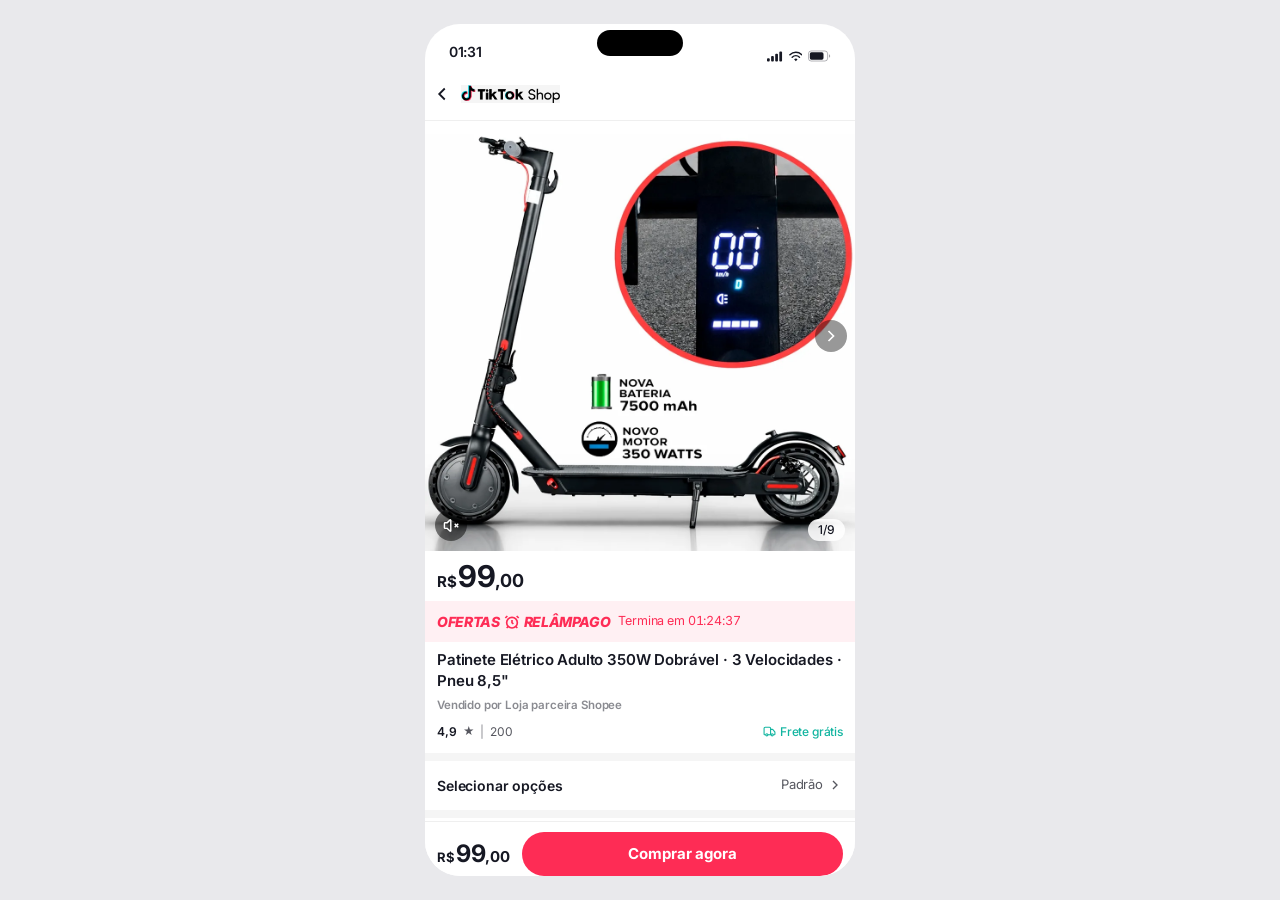
==== commit d211d6a7: "Update index.html" ====
--- a/index.html
+++ b/index.html
@@ -518,10 +518,9 @@
     }
   });
 
-  // Ação final do botão "Comprar agora" dentro do modal
+    // Ação final do botão "Comprar agora" dentro do modal
   document.getElementById('btn-comprar-modal').addEventListener('click', () => {
-    alert('Redirecionando para o checkout com ' + qtd + ' item(ns)...');
-    // window.location.href = 'https://seu-checkout.com';
+    window.location.href = 'checkout.html';
   });
 
   // ==========================================
@@ -585,4 +584,4 @@
 </script>
 
 </body>
-</html>+</html>
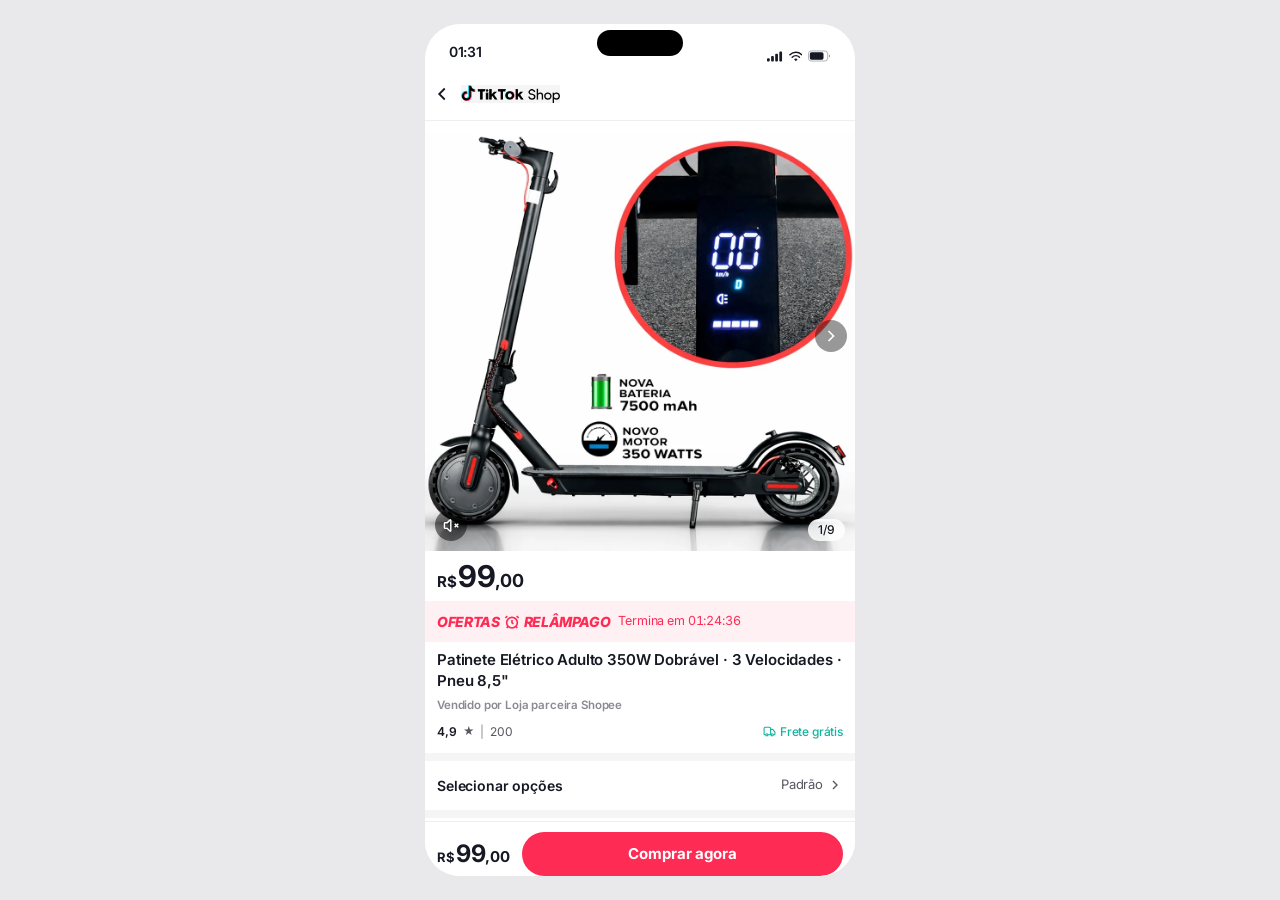
==== commit a8dfd2ce: "Update print statement from 'Hello' to 'Goodbye'" ====
--- a/index.html
+++ b/index.html
@@ -518,9 +518,9 @@
     }
   });
 
-    // Ação final do botão "Comprar agora" dentro do modal
+      // Ação final do botão "Comprar agora" dentro do modal
   document.getElementById('btn-comprar-modal').addEventListener('click', () => {
-    window.location.href = 'checkout.html';
+    window.location.href = 'checkout.html?qtd=' + qtd;
   });
 
   // ==========================================
